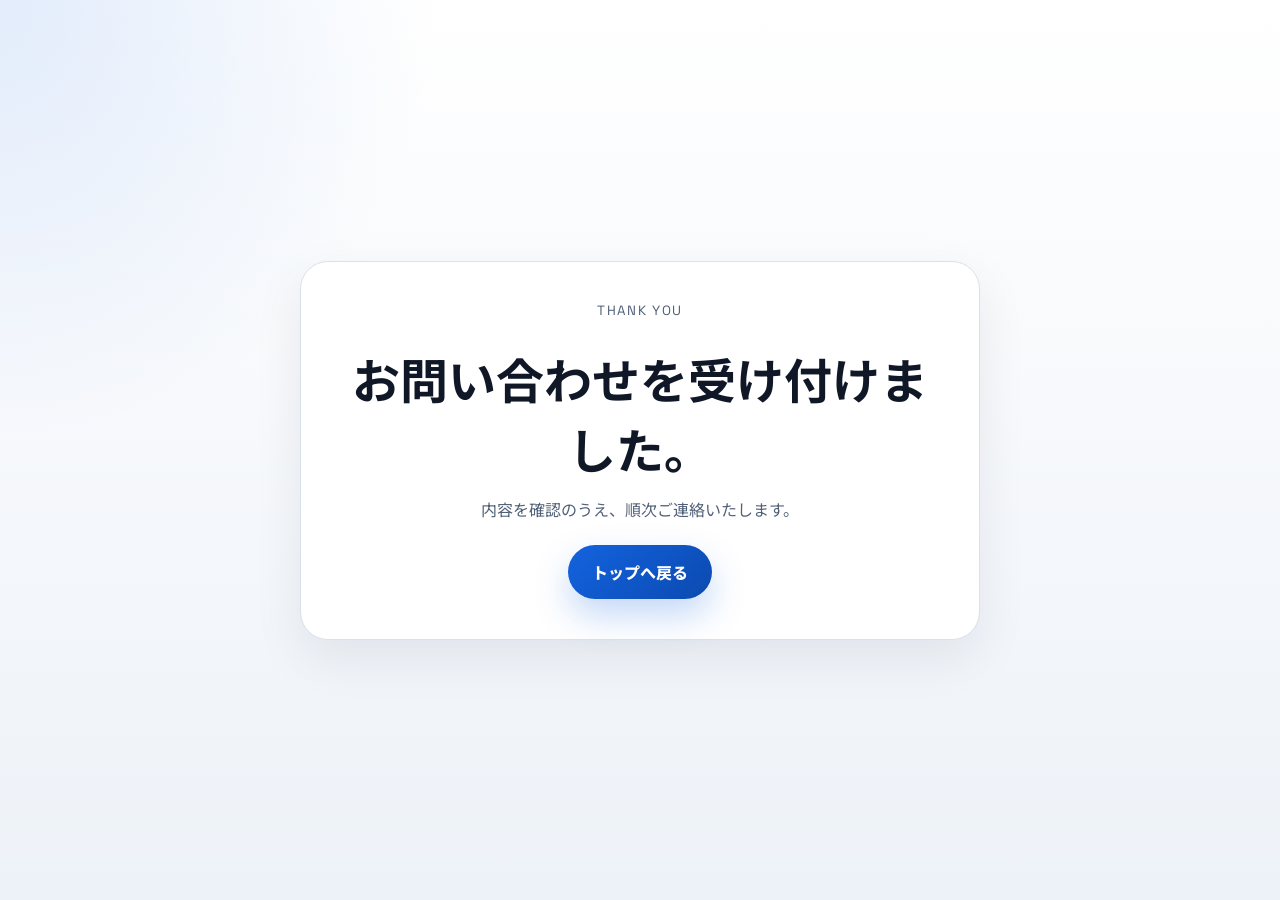
==== thanks.html @ a60d2dab "Add contact form and strengthen onboarding messaging" ====
<!DOCTYPE html>
<html lang="ja">
<head>
  <meta charset="UTF-8">
  <meta name="viewport" content="width=device-width, initial-scale=1.0">
  <title>お問い合わせありがとうございます | 株式会社genes</title>
  <link rel="preconnect" href="https://fonts.googleapis.com">
  <link rel="preconnect" href="https://fonts.gstatic.com" crossorigin>
  <link href="https://fonts.googleapis.com/css2?family=Noto+Sans+JP:wght@400;500;700;800&family=Space+Grotesk:wght@500;700&display=swap" rel="stylesheet">
  <link rel="stylesheet" href="styles.css">
</head>
<body>
  <main class="thanks-page">
    <section class="thanks-card">
      <p class="eyebrow">THANK YOU</p>
      <h1>お問い合わせを受け付けました。</h1>
      <p>内容を確認のうえ、順次ご連絡いたします。</p>
      <a class="button primary" href="index.html">トップへ戻る</a>
    </section>
  </main>
</body>
</html>
---- styles.css ----
:root {
  --bg: #f4f7fb;
  --surface: #ffffff;
  --surface-soft: #eef4ff;
  --surface-strong: #0f172a;
  --text: #101828;
  --muted: #516077;
  --line: #d8e1ef;
  --accent: #1363df;
  --accent-strong: #0b4ab0;
  --accent-soft: #dfeafe;
  --success-soft: #eaf7ef;
  --shadow: 0 18px 50px rgba(15, 23, 42, 0.08);
}

* {
  box-sizing: border-box;
}

html {
  scroll-behavior: smooth;
}

body {
  margin: 0;
  font-family: "Noto Sans JP", sans-serif;
  color: var(--text);
  background:
    radial-gradient(circle at top left, rgba(19, 99, 223, 0.12), transparent 28%),
    linear-gradient(180deg, #ffffff 0%, #f7f9fc 45%, #edf2f8 100%);
}

a {
  color: inherit;
  text-decoration: none;
}

.container {
  width: min(1120px, calc(100% - 40px));
  margin: 0 auto;
}

.site-header {
  position: sticky;
  top: 0;
  z-index: 20;
  background: rgba(255, 255, 255, 0.92);
  backdrop-filter: blur(16px);
  border-bottom: 1px solid rgba(216, 225, 239, 0.8);
}

.nav,
.footer-inner {
  display: flex;
  align-items: center;
  justify-content: space-between;
  gap: 18px;
}

.nav {
  padding: 18px 0;
}

.logo {
  display: inline-flex;
  align-items: center;
  gap: 12px;
  font-weight: 800;
}

.logo-mark {
  display: inline-flex;
  align-items: center;
  justify-content: center;
  width: 42px;
  height: 42px;
  border-radius: 14px;
  background: linear-gradient(135deg, var(--accent), var(--accent-strong));
  color: #fff;
  font-family: "Space Grotesk", sans-serif;
  box-shadow: var(--shadow);
}

.logo-text,
.eyebrow,
.big-price,
.service-price,
.offer-price-card strong,
.process-step span,
.strength-card span {
  font-family: "Space Grotesk", "Noto Sans JP", sans-serif;
}

.menu {
  display: flex;
  gap: 24px;
  color: var(--muted);
}

.hero {
  padding: 90px 0 60px;
}

.hero-grid {
  display: grid;
  grid-template-columns: minmax(0, 1.1fr) minmax(320px, 0.9fr);
  gap: 32px;
  align-items: start;
}

.eyebrow {
  margin: 0 0 14px;
  font-size: 0.84rem;
  letter-spacing: 0.12em;
  color: var(--accent);
}

.hero h1,
.section h2,
.final-cta-box h2 {
  margin: 0;
  line-height: 1.12;
  letter-spacing: -0.03em;
}

.hero h1 {
  font-size: clamp(2.7rem, 5vw, 4.9rem);
}

.lead,
.hero-sublead,
.section-head p,
.result-card p,
.issue-card,
.target-card,
.offer-copy,
.offer-price-card p,
.service-card p,
.demo-card p,
.faq-item p,
.contact-note,
.security-box li,
.measurement-lead {
  margin: 0;
  color: var(--muted);
  line-height: 1.85;
}

.lead {
  margin-top: 22px;
  font-size: 1.05rem;
}

.hero-sublead {
  margin-top: 18px;
  padding-left: 18px;
  border-left: 4px solid var(--accent);
}

.hero-actions,
.final-cta-actions {
  display: flex;
  flex-wrap: wrap;
  gap: 14px;
  margin-top: 30px;
}

.button {
  display: inline-flex;
  align-items: center;
  justify-content: center;
  min-height: 54px;
  padding: 0 24px;
  border-radius: 999px;
  font-weight: 800;
  transition: transform 0.2s ease, box-shadow 0.2s ease;
}

.button:hover {
  transform: translateY(-2px);
}

.button.primary {
  color: #fff;
  background: linear-gradient(135deg, var(--accent), var(--accent-strong));
  box-shadow: 0 16px 35px rgba(19, 99, 223, 0.25);
}

.button.tertiary {
  background: rgba(255, 255, 255, 0.12);
  color: #fff;
  border: 1px solid rgba(255, 255, 255, 0.24);
}

.button.large {
  min-width: 280px;
}

.panel-card,
.target-card,
.issue-card,
.result-card,
.offer-main,
.offer-side,
.list-card,
.compare-card,
.strength-card,
.process-step,
.service-card,
.security-box,
.demo-card,
.pricing-primary,
.pricing-secondary,
.faq-item,
.final-cta-box,
.contact-form-wrap,
.thanks-card {
  background: var(--surface);
  border: 1px solid var(--line);
  border-radius: 28px;
  box-shadow: var(--shadow);
}

.panel-card {
  padding: 28px;
  background: linear-gradient(180deg, #fff, var(--surface-soft));
}

.panel-kicker {
  margin: 0 0 16px;
  color: var(--muted);
  font-weight: 700;
}

.hero-points {
  display: grid;
  gap: 14px;
}

.point-item {
  display: flex;
  align-items: center;
  justify-content: space-between;
  gap: 14px;
  padding: 14px 16px;
  border-radius: 18px;
  background: rgba(255, 255, 255, 0.84);
  border: 1px solid var(--line);
}

.point-item strong {
  font-size: 1rem;
}

.point-item span {
  color: var(--muted);
  text-align: right;
  font-size: 0.92rem;
}

.panel-note {
  margin-top: 18px;
  padding: 20px;
  border-radius: 22px;
  background: var(--surface-strong);
  color: #fff;
}

.panel-note p {
  margin-top: 10px;
  color: rgba(255, 255, 255, 0.78);
}

.section {
  padding: 88px 0;
}

.section-soft {
  background: rgba(223, 234, 254, 0.32);
}

.section-accent {
  background:
    linear-gradient(135deg, rgba(19, 99, 223, 0.06), rgba(19, 99, 223, 0.02)),
    #f9fbff;
}

.section-head {
  max-width: 820px;
  margin-bottom: 34px;
}

.section-head.narrow {
  max-width: 680px;
}

.section h2 {
  font-size: clamp(2rem, 3vw, 3.2rem);
}

.target-grid,
.issues-grid,
.results-grid,
.strength-grid,
.process-grid,
.services-grid,
.demo-grid {
  display: grid;
  gap: 20px;
}

.target-grid,
.issues-grid {
  grid-template-columns: repeat(3, minmax(0, 1fr));
}

.results-grid,
.strength-grid,
.services-grid,
.demo-grid {
  grid-template-columns: repeat(2, minmax(0, 1fr));
}

.target-card,
.issue-card,
.result-card,
.strength-card,
.process-step,
.service-card,
.demo-card,
.faq-item {
  padding: 24px;
}

.target-card,
.issue-card {
  font-weight: 700;
}

.measurement-box {
  margin-top: 24px;
  padding: 24px 26px;
  border-radius: 22px;
  background: var(--success-soft);
  border: 1px solid #cde6d5;
}

.offer-layout,
.deliverables-layout,
.pricing-highlight {
  display: grid;
  gap: 22px;
}

.offer-layout {
  grid-template-columns: minmax(0, 1.15fr) minmax(300px, 0.85fr);
}

.offer-main,
.offer-side,
.list-card,
.pricing-primary,
.pricing-secondary {
  padding: 28px;
}

.offer-price-wrap {
  display: grid;
  grid-template-columns: repeat(2, minmax(0, 1fr));
  gap: 16px;
  margin-top: 24px;
}

.offer-price-card {
  padding: 18px;
  border-radius: 20px;
  background: var(--surface-soft);
}

.offer-price-card.muted {
  background: #fff7ec;
}

.offer-price-card span,
.offer-meta span,
.pricing-secondary span {
  display: block;
  margin-bottom: 8px;
  font-size: 0.9rem;
  color: var(--muted);
}

.offer-price-card strong,
.pricing-secondary strong {
  font-size: 2.2rem;
  line-height: 1.1;
}

.offer-price-card strong span,
.pricing-secondary strong span,
.big-price span {
  display: inline;
  font-size: 1rem;
}

.offer-meta {
  display: grid;
  grid-template-columns: repeat(2, minmax(0, 1fr));
  gap: 16px;
  margin-top: 22px;
}

.offer-meta div {
  padding: 18px;
  border-radius: 20px;
  background: #f8fafc;
  border: 1px solid var(--line);
}

.offer-meta strong {
  font-size: 1.2rem;
}

.offer-block h3,
.list-card h3,
.compare-card h3,
.strength-card h3,
.process-step h3,
.service-card h3,
.demo-card h3,
.pricing-primary h3,
.faq-item h3 {
  margin: 0 0 12px;
  font-size: 1.28rem;
}

.offer-block ul,
.list-card ul,
.list-card ol,
.compare-card ul,
.security-box ul {
  margin: 0;
  padding-left: 20px;
}

.offer-block li,
.list-card li,
.compare-card li,
.security-box li {
  margin: 10px 0 0;
}

.deliverables-layout {
  grid-template-columns: repeat(2, minmax(0, 1fr));
}

.flow-compare {
  display: grid;
  grid-template-columns: repeat(2, minmax(0, 1fr));
  gap: 22px;
}

.compare-card {
  padding: 28px;
}

.compare-card.highlight {
  background: linear-gradient(180deg, #fff, var(--surface-soft));
}

.strength-card span,
.process-step span {
  display: inline-block;
  margin-bottom: 12px;
  color: var(--accent);
  font-size: 0.88rem;
  letter-spacing: 0.08em;
}

.process-grid {
  grid-template-columns: repeat(3, minmax(0, 1fr));
}

.process-grid-wide {
  grid-template-columns: repeat(4, minmax(0, 1fr));
}

.service-price,
.big-price {
  display: block;
  margin: 0 0 12px;
  color: var(--accent-strong);
}

.service-price {
  font-size: 1.8rem;
}

.pricing-highlight {
  grid-template-columns: minmax(0, 1.1fr) minmax(280px, 0.9fr);
}

.pricing-primary {
  background: linear-gradient(135deg, #fff, var(--surface-soft));
}

.big-price {
  font-size: 3rem;
  line-height: 1.05;
}

.pricing-secondary {
  display: flex;
  flex-direction: column;
  justify-content: space-between;
  background: #fff7ec;
}

.faq-list {
  display: grid;
  gap: 18px;
}

.final-cta {
  padding-bottom: 104px;
}

.contact-form-wrap {
  padding: 28px 28px 32px;
  background: #fff;
}

.contact-header {
  margin-bottom: 28px;
  padding-top: 8px;
  border-top: 1px solid var(--line);
}

.contact-header h2 {
  margin: 0 0 10px;
  font-size: clamp(2rem, 3vw, 2.7rem);
}

.contact-header p,
.form-note {
  margin: 0;
  color: var(--muted);
  line-height: 1.8;
}

.contact-form {
  display: grid;
  gap: 18px;
}

.form-row {
  display: grid;
  grid-template-columns: 140px minmax(0, 1fr);
  gap: 22px;
  align-items: start;
}

.form-row > label:first-child {
  padding-top: 14px;
  font-size: 0.96rem;
}

.contact-form input,
.contact-form select,
.contact-form textarea {
  width: 100%;
  padding: 12px 14px;
  border: 1px solid var(--line);
  background: #fff;
  font: inherit;
  color: var(--text);
}

.contact-form textarea {
  resize: vertical;
  min-height: 160px;
}

.contact-form input:focus,
.contact-form select:focus,
.contact-form textarea:focus {
  outline: 2px solid rgba(19, 99, 223, 0.2);
  border-color: var(--accent);
}

.radio-group {
  display: flex;
  flex-wrap: wrap;
  gap: 18px;
  padding-top: 10px;
}

.radio-group label {
  display: inline-flex;
  align-items: center;
  gap: 6px;
  color: var(--muted);
}

.radio-group input {
  width: auto;
  margin: 0;
}

.textarea-row {
  align-items: start;
}

.form-submit {
  padding-left: 162px;
}

.submit-button {
  min-width: 124px;
  min-height: 42px;
  padding: 0 20px;
  border: 0;
  background: #2f93ef;
  color: #fff;
  font: inherit;
  font-weight: 700;
  cursor: pointer;
}

.submit-button:hover {
  background: #1f82df;
}

.hidden-field {
  position: absolute;
  left: -9999px;
}

.form-note {
  margin-top: 18px;
  font-size: 0.92rem;
}

.thanks-page {
  min-height: 100vh;
  display: grid;
  place-items: center;
  padding: 24px;
}

.thanks-card {
  width: min(680px, 100%);
  padding: 40px;
  text-align: center;
}

.thanks-card h1 {
  margin: 0 0 14px;
  font-size: clamp(2rem, 4vw, 3rem);
}

.thanks-card p {
  margin: 0 0 24px;
  color: var(--muted);
}

.site-footer {
  padding: 28px 0 48px;
  background: #fff;
  border-top: 1px solid var(--line);
}

.footer-brand {
  margin: 0;
  font-weight: 800;
}

.footer-inner p:last-child {
  margin: 0;
  color: var(--muted);
}

@media (max-width: 1080px) {
  .target-grid,
  .issues-grid,
  .process-grid,
  .process-grid-wide {
    grid-template-columns: repeat(2, minmax(0, 1fr));
  }

  .offer-layout,
  .deliverables-layout,
  .pricing-highlight {
    grid-template-columns: 1fr;
  }
}

@media (max-width: 900px) {
  .menu {
    display: none;
  }

  .hero-grid,
  .flow-compare,
  .results-grid,
  .strength-grid,
  .services-grid,
  .demo-grid,
  .footer-inner {
    grid-template-columns: 1fr;
    flex-direction: column;
    align-items: flex-start;
  }

  .hero {
    padding-top: 72px;
  }

  .offer-price-wrap,
  .offer-meta {
    grid-template-columns: 1fr;
  }
}

@media (max-width: 640px) {
  .container {
    width: min(100% - 24px, 1120px);
  }

  .site-header {
    position: static;
  }

  .section,
  .hero {
    padding-top: 64px;
    padding-bottom: 64px;
  }

  .target-grid,
  .issues-grid,
  .results-grid,
  .strength-grid,
  .process-grid,
  .process-grid-wide,
  .services-grid,
  .demo-grid,
  .deliverables-layout,
  .flow-compare {
    grid-template-columns: 1fr;
  }

  .form-row {
    grid-template-columns: 1fr;
    gap: 8px;
  }

  .form-row > label:first-child {
    padding-top: 0;
  }

  .form-submit {
    padding-left: 0;
  }

  .hero-actions,
  .final-cta-actions {
    flex-direction: column;
    width: 100%;
  }

  .button,
  .button.large {
    width: 100%;
  }

  .panel-card,
  .target-card,
  .issue-card,
  .result-card,
  .offer-main,
  .offer-side,
  .list-card,
  .compare-card,
  .strength-card,
  .process-step,
  .service-card,
  .security-box,
  .demo-card,
  .pricing-primary,
  .pricing-secondary,
  .faq-item,
  .contact-form-wrap,
  .thanks-card {
    padding: 22px;
    border-radius: 22px;
  }
}
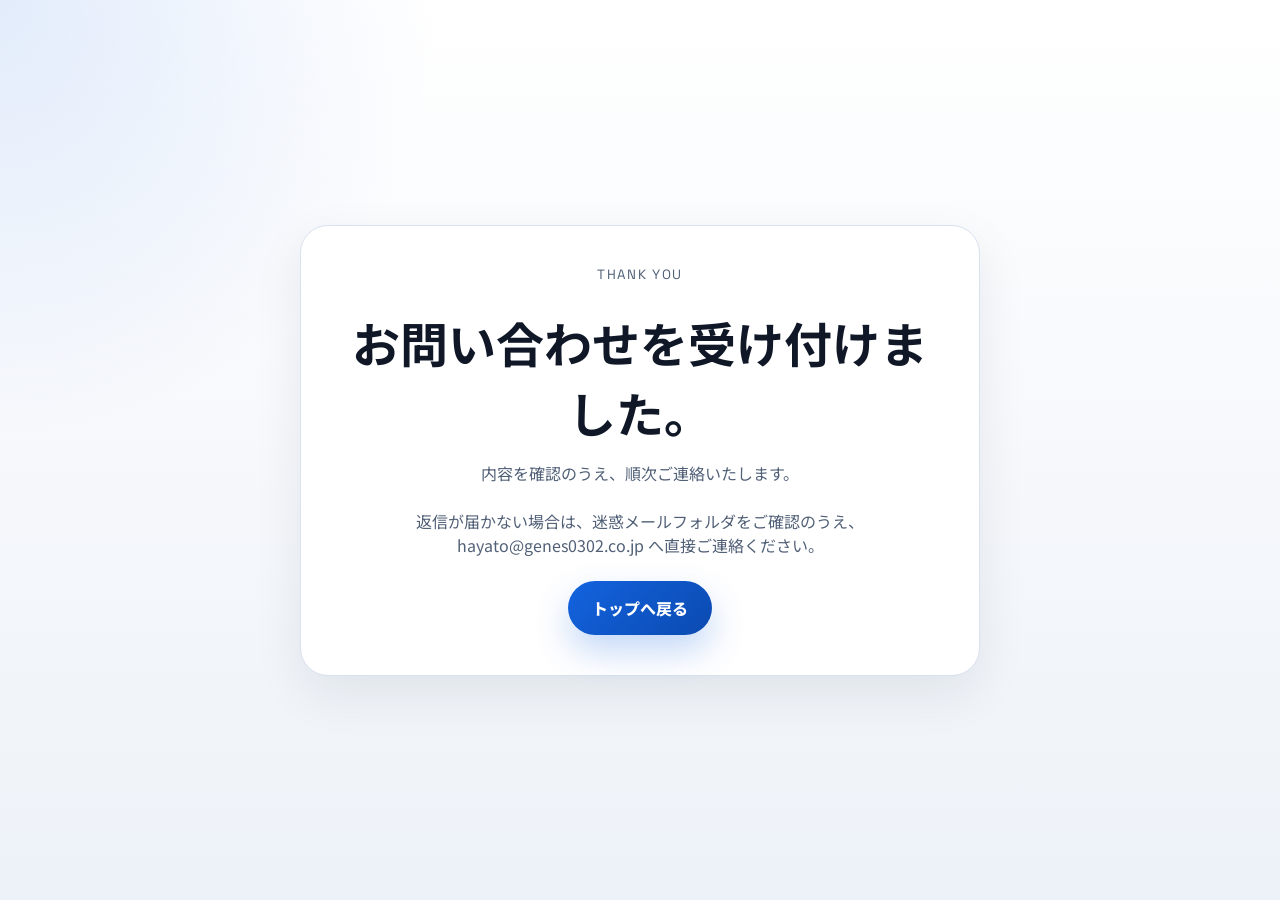
==== commit a1209aab: "Improve contact form delivery settings and fallback" ====
--- a/thanks.html
+++ b/thanks.html
@@ -4,6 +4,9 @@
   <meta charset="UTF-8">
   <meta name="viewport" content="width=device-width, initial-scale=1.0">
   <title>お問い合わせありがとうございます | 株式会社genes</title>
+  <meta name="robots" content="noindex, nofollow">
+  <meta name="theme-color" content="#0b4fdb">
+  <link rel="icon" href="/favicon.svg" type="image/svg+xml">
   <link rel="preconnect" href="https://fonts.googleapis.com">
   <link rel="preconnect" href="https://fonts.gstatic.com" crossorigin>
   <link href="https://fonts.googleapis.com/css2?family=Noto+Sans+JP:wght@400;500;700;800&family=Space+Grotesk:wght@500;700&display=swap" rel="stylesheet">
@@ -15,6 +18,7 @@
       <p class="eyebrow">THANK YOU</p>
       <h1>お問い合わせを受け付けました。</h1>
       <p>内容を確認のうえ、順次ご連絡いたします。</p>
+      <p>返信が届かない場合は、迷惑メールフォルダをご確認のうえ、<a href="mailto:hayato@genes0302.co.jp">hayato@genes0302.co.jp</a> へ直接ご連絡ください。</p>
       <a class="button primary" href="index.html">トップへ戻る</a>
     </section>
   </main>
--- a/styles.css
+++ b/styles.css
@@ -197,6 +197,7 @@
 }
 
 .panel-card,
+.works-card,
 .target-card,
 .issue-card,
 .result-card,
@@ -285,6 +286,903 @@
     #f9fbff;
 }
 
+.works-section {
+  background: var(--surface-strong);
+  color: #fff;
+}
+
+.works-section .eyebrow {
+  color: #8db8ff;
+}
+
+.works-section .section-head p,
+.works-card > p {
+  color: rgba(255, 255, 255, 0.72);
+}
+
+.works-layout {
+  display: grid;
+  grid-template-columns: minmax(280px, 0.72fr) minmax(0, 1.28fr);
+  gap: 28px;
+  align-items: stretch;
+}
+
+.works-flow {
+  display: flex;
+  flex-direction: column;
+  justify-content: center;
+  padding: 28px;
+  border: 1px solid rgba(255, 255, 255, 0.15);
+  border-radius: 28px;
+  background: rgba(255, 255, 255, 0.06);
+}
+
+.flow-node {
+  padding: 13px 16px;
+  border: 1px solid rgba(141, 184, 255, 0.38);
+  border-radius: 16px;
+  background: rgba(19, 99, 223, 0.16);
+  font-weight: 800;
+}
+
+.flow-node span {
+  display: block;
+  margin-top: 3px;
+  color: rgba(255, 255, 255, 0.64);
+  font-size: 0.8rem;
+  font-weight: 500;
+}
+
+.flow-node-final {
+  background: var(--accent);
+  border-color: #5f9cff;
+}
+
+.flow-arrow {
+  align-self: center;
+  padding: 3px 0;
+  color: #8db8ff;
+}
+
+.works-card {
+  padding: 34px;
+  color: #fff;
+  background: linear-gradient(145deg, rgba(19, 99, 223, 0.28), rgba(255, 255, 255, 0.08));
+  border-color: rgba(255, 255, 255, 0.16);
+}
+
+.works-label {
+  margin: 0 0 12px;
+  color: #8db8ff !important;
+  font-weight: 800;
+}
+
+.works-card h3 {
+  margin: 0 0 16px;
+  font-size: clamp(1.6rem, 2.5vw, 2.25rem);
+  line-height: 1.35;
+}
+
+.feature-list {
+  display: grid;
+  gap: 10px;
+  margin: 24px 0 0;
+  padding: 0;
+  list-style: none;
+}
+
+.feature-list li::before {
+  content: "✓";
+  margin-right: 10px;
+  color: #8db8ff;
+  font-weight: 800;
+}
+
+.works-actions {
+  display: flex;
+  flex-wrap: wrap;
+  align-items: center;
+  gap: 20px;
+  margin-top: 28px;
+}
+
+.text-link {
+  color: #fff;
+  font-weight: 700;
+  text-decoration: underline;
+  text-underline-offset: 5px;
+}
+
+.vecport-section {
+  position: relative;
+  overflow: hidden;
+  background:
+    linear-gradient(135deg, rgba(19, 99, 223, 0.09), transparent 42%),
+    #f8fbff;
+}
+
+.vecport-section::before {
+  content: "";
+  position: absolute;
+  top: -180px;
+  right: -160px;
+  width: 420px;
+  height: 420px;
+  border: 1px solid rgba(19, 99, 223, 0.14);
+  border-radius: 50%;
+  box-shadow: 0 0 0 60px rgba(19, 99, 223, 0.025), 0 0 0 120px rgba(19, 99, 223, 0.02);
+}
+
+.vecport-heading-row {
+  position: relative;
+  display: grid;
+  grid-template-columns: minmax(0, 1fr) auto;
+  gap: 36px;
+  align-items: end;
+}
+
+.vecport-heading-row .section-head {
+  margin-bottom: 0;
+}
+
+.vecport-release-badge {
+  display: grid;
+  min-width: 196px;
+  padding: 20px 22px;
+  border: 1px solid var(--line);
+  border-radius: 22px;
+  background: rgba(255, 255, 255, 0.78);
+  box-shadow: var(--shadow);
+}
+
+.vecport-release-badge span,
+.vecport-release-badge small {
+  color: var(--muted);
+}
+
+.vecport-release-badge strong {
+  margin: 2px 0;
+  color: var(--accent-strong);
+  font: 700 2rem/1 "Space Grotesk", sans-serif;
+}
+
+.vecport-showcase {
+  position: relative;
+  display: grid;
+  grid-template-columns: minmax(300px, 0.8fr) minmax(0, 1.2fr);
+  gap: 24px;
+  margin-top: 42px;
+}
+
+.vecport-architecture,
+.vecport-product-card {
+  padding: 32px;
+  border-radius: 28px;
+}
+
+.vecport-architecture {
+  display: flex;
+  flex-direction: column;
+  justify-content: center;
+  border: 1px solid rgba(255, 255, 255, 0.14);
+  background: #0f172a;
+  color: #fff;
+  box-shadow: var(--shadow);
+}
+
+.vecport-panel-label {
+  margin: 0 0 20px;
+  color: var(--accent);
+  font: 700 0.78rem/1.4 "Space Grotesk", sans-serif;
+  letter-spacing: 0.12em;
+}
+
+.vecport-architecture .vecport-panel-label,
+.vecport-validation-section .vecport-panel-label {
+  color: #8db8ff;
+}
+
+.vecport-stack-node {
+  padding: 14px 16px;
+  border: 1px solid rgba(141, 184, 255, 0.34);
+  border-radius: 16px;
+  background: rgba(255, 255, 255, 0.06);
+  text-align: center;
+  font-weight: 800;
+}
+
+.vecport-stack-node span {
+  display: block;
+  margin-top: 4px;
+  color: rgba(255, 255, 255, 0.62);
+  font-size: 0.74rem;
+  font-weight: 500;
+}
+
+.vecport-stack-core {
+  border-color: #5f9cff;
+  background: linear-gradient(135deg, var(--accent), var(--accent-strong));
+}
+
+.vecport-stack-arrow {
+  align-self: center;
+  padding: 4px 0;
+  color: #8db8ff;
+}
+
+.vecport-db-grid {
+  display: grid;
+  grid-template-columns: repeat(3, minmax(0, 1fr));
+  gap: 8px;
+}
+
+.vecport-db-grid span {
+  padding: 10px 6px;
+  border: 1px solid rgba(255, 255, 255, 0.12);
+  border-radius: 12px;
+  background: rgba(255, 255, 255, 0.05);
+  text-align: center;
+  font: 700 0.78rem/1.2 "Space Grotesk", sans-serif;
+}
+
+.vecport-product-card {
+  border: 1px solid var(--line);
+  background: rgba(255, 255, 255, 0.88);
+  box-shadow: var(--shadow);
+}
+
+.vecport-product-card h3 {
+  margin: 0 0 14px;
+  font-size: clamp(1.7rem, 3vw, 2.5rem);
+  line-height: 1.3;
+}
+
+.vecport-product-card > p:not(.vecport-panel-label) {
+  margin: 0;
+  color: var(--muted);
+  line-height: 1.8;
+}
+
+.vecport-scope-list {
+  display: grid;
+  grid-template-columns: repeat(2, minmax(0, 1fr));
+  gap: 10px;
+  margin: 24px 0 0;
+  padding: 0;
+  list-style: none;
+}
+
+.vecport-scope-list li {
+  position: relative;
+  padding: 12px 12px 12px 32px;
+  border-radius: 14px;
+  background: var(--surface-soft);
+  font-size: 0.9rem;
+  font-weight: 700;
+}
+
+.vecport-scope-list li::before {
+  content: "";
+  position: absolute;
+  top: 17px;
+  left: 14px;
+  width: 8px;
+  height: 8px;
+  border-radius: 50%;
+  background: var(--accent);
+}
+
+.vecport-text-link {
+  color: var(--accent-strong);
+  font-weight: 800;
+  text-decoration: underline;
+  text-underline-offset: 5px;
+}
+
+.vecport-proof-grid {
+  display: grid;
+  grid-template-columns: repeat(4, minmax(0, 1fr));
+  gap: 12px;
+  margin-top: 24px;
+}
+
+.vecport-proof-grid > div {
+  display: grid;
+  min-height: 138px;
+  align-content: center;
+  padding: 20px;
+  border: 1px solid var(--line);
+  border-radius: 20px;
+  background: #fff;
+}
+
+.vecport-proof-grid span,
+.vecport-proof-grid small {
+  color: var(--muted);
+  font-size: 0.76rem;
+}
+
+.vecport-proof-grid strong {
+  margin: 8px 0 4px;
+  color: var(--accent-strong);
+  font: 700 clamp(1.35rem, 2.2vw, 2rem)/1 "Space Grotesk", sans-serif;
+}
+
+.vecport-proof-grid .vecport-proof-ready {
+  border-color: var(--accent);
+  background: var(--accent);
+}
+
+.vecport-proof-ready span,
+.vecport-proof-ready small,
+.vecport-proof-ready strong {
+  color: #fff;
+}
+
+.vecport-price-row {
+  display: grid;
+  grid-template-columns: minmax(220px, 0.7fr) minmax(260px, 0.8fr) minmax(0, 1.5fr);
+  gap: 12px;
+  align-items: stretch;
+  margin-top: 12px;
+}
+
+.vecport-price-row article,
+.vecport-price-row > p {
+  display: grid;
+  align-content: center;
+  margin: 0;
+  padding: 20px;
+  border: 1px solid var(--line);
+  border-radius: 20px;
+  background: rgba(255, 255, 255, 0.72);
+}
+
+.vecport-price-row article > span,
+.vecport-price-row > p {
+  color: var(--muted);
+  font-size: 0.86rem;
+  line-height: 1.7;
+}
+
+.vecport-price-row strong {
+  margin-top: 5px;
+  font: 700 1.55rem/1.2 "Space Grotesk", "Noto Sans JP", sans-serif;
+}
+
+.vecport-price-row strong small {
+  font-size: 0.7rem;
+}
+
+.work-detail-hero {
+  padding: 90px 0 70px;
+  color: #fff;
+  background: var(--surface-strong);
+}
+
+.work-detail-hero h1 {
+  max-width: 900px;
+  margin: 0;
+  font-size: clamp(2.6rem, 6vw, 5.2rem);
+  line-height: 1.1;
+}
+
+.work-detail-hero .lead {
+  max-width: 800px;
+  color: rgba(255, 255, 255, 0.74);
+}
+
+.detail-grid {
+  display: grid;
+  grid-template-columns: repeat(2, minmax(0, 1fr));
+  gap: 22px;
+}
+
+.detail-card {
+  padding: 28px;
+  border: 1px solid var(--line);
+  border-radius: 24px;
+  background: #fff;
+}
+
+.detail-card h3 {
+  margin: 0 0 12px;
+}
+
+.detail-card p,
+.detail-card li,
+.detail-lead {
+  color: var(--muted);
+  line-height: 1.8;
+}
+
+.detail-card ul {
+  margin: 0;
+  padding-left: 20px;
+}
+
+.system-flow {
+  display: grid;
+  grid-template-columns: repeat(5, minmax(0, 1fr));
+  gap: 12px;
+  margin-top: 28px;
+}
+
+.system-step {
+  position: relative;
+  padding: 20px 14px;
+  border-radius: 18px;
+  background: var(--surface-soft);
+  text-align: center;
+  font-weight: 800;
+}
+
+.system-step:not(:last-child)::after {
+  content: "→";
+  position: absolute;
+  top: 50%;
+  right: -11px;
+  z-index: 1;
+  color: var(--accent);
+  transform: translateY(-50%);
+}
+
+.tech-list {
+  display: flex;
+  flex-wrap: wrap;
+  gap: 10px;
+  padding: 0;
+  list-style: none;
+}
+
+.tech-list li {
+  padding: 9px 14px;
+  border-radius: 999px;
+  background: var(--surface-soft);
+  color: var(--accent-strong);
+  font-weight: 700;
+}
+
+.vecport-detail-hero {
+  position: relative;
+  overflow: hidden;
+  background:
+    radial-gradient(circle at 82% 18%, rgba(19, 99, 223, 0.38), transparent 26%),
+    #0f172a;
+}
+
+.vecport-detail-hero::after {
+  content: "";
+  position: absolute;
+  right: -120px;
+  bottom: -260px;
+  width: 520px;
+  height: 520px;
+  border: 1px solid rgba(141, 184, 255, 0.18);
+  border-radius: 50%;
+  box-shadow: 0 0 0 70px rgba(19, 99, 223, 0.04), 0 0 0 140px rgba(19, 99, 223, 0.025);
+}
+
+.vecport-detail-hero-grid {
+  position: relative;
+  z-index: 1;
+  display: grid;
+  grid-template-columns: minmax(0, 1.15fr) minmax(340px, 0.85fr);
+  gap: 48px;
+  align-items: center;
+}
+
+.vecport-version-line {
+  display: flex;
+  flex-wrap: wrap;
+  gap: 8px;
+  margin-bottom: 18px;
+}
+
+.vecport-version-line span {
+  padding: 7px 11px;
+  border: 1px solid rgba(141, 184, 255, 0.28);
+  border-radius: 999px;
+  background: rgba(19, 99, 223, 0.12);
+  color: #b8d2ff;
+  font-size: 0.78rem;
+  font-weight: 700;
+}
+
+.vecport-terminal {
+  overflow: hidden;
+  border: 1px solid rgba(141, 184, 255, 0.22);
+  border-radius: 22px;
+  background: rgba(3, 8, 20, 0.82);
+  box-shadow: 0 28px 70px rgba(0, 0, 0, 0.34);
+}
+
+.vecport-terminal-bar {
+  display: flex;
+  align-items: center;
+  gap: 6px;
+  padding: 12px 15px;
+  border-bottom: 1px solid rgba(255, 255, 255, 0.08);
+}
+
+.vecport-terminal-bar span {
+  width: 8px;
+  height: 8px;
+  border-radius: 50%;
+  background: #ff6b6b;
+}
+
+.vecport-terminal-bar span:nth-child(2) {
+  background: #ffd166;
+}
+
+.vecport-terminal-bar span:nth-child(3) {
+  background: #4ade80;
+}
+
+.vecport-terminal-bar small {
+  margin-left: auto;
+  color: rgba(255, 255, 255, 0.45);
+}
+
+.vecport-terminal pre {
+  margin: 0;
+  padding: 28px;
+  overflow-x: auto;
+  color: rgba(255, 255, 255, 0.72);
+  font: 500 0.87rem/2 "Space Grotesk", monospace;
+}
+
+.vecport-terminal code > span,
+.vecport-terminal strong {
+  color: #8db8ff;
+}
+
+.vecport-wide-architecture {
+  display: grid;
+  grid-template-columns: minmax(150px, 0.7fr) auto minmax(220px, 1fr) auto minmax(360px, 1.8fr);
+  gap: 16px;
+  align-items: center;
+  margin-top: 34px;
+  padding: 28px;
+  border: 1px solid var(--line);
+  border-radius: 26px;
+  background: #fff;
+  box-shadow: var(--shadow);
+}
+
+.vecport-wide-architecture > span {
+  color: var(--accent);
+  font-size: 1.4rem;
+  font-weight: 800;
+}
+
+.vecport-wide-node {
+  padding: 16px;
+  border: 1px solid var(--line);
+  border-radius: 16px;
+  background: var(--surface-soft);
+  text-align: center;
+  font-weight: 800;
+}
+
+.vecport-wide-node small {
+  display: block;
+  margin-top: 4px;
+  font-weight: 500;
+}
+
+.vecport-wide-core {
+  border-color: var(--accent);
+  background: var(--accent);
+  color: #fff;
+}
+
+.vecport-wide-dbs {
+  display: grid;
+  grid-template-columns: repeat(3, minmax(0, 1fr));
+  gap: 8px;
+}
+
+.vecport-wide-dbs span {
+  padding: 12px 8px;
+  border-radius: 12px;
+  background: #0f172a;
+  color: #fff;
+  text-align: center;
+  font: 700 0.8rem/1.2 "Space Grotesk", sans-serif;
+}
+
+.vecport-capability-grid {
+  display: grid;
+  grid-template-columns: repeat(3, minmax(0, 1fr));
+  gap: 18px;
+}
+
+.vecport-capability-grid .detail-card > span {
+  display: block;
+  margin-bottom: 18px;
+  color: var(--accent);
+  font: 700 1.6rem/1 "Space Grotesk", sans-serif;
+}
+
+.vecport-capability-grid code {
+  color: var(--accent-strong);
+  font-weight: 700;
+}
+
+.vecport-feature-strip {
+  display: flex;
+  flex-wrap: wrap;
+  gap: 9px;
+  margin-top: 20px;
+}
+
+.vecport-feature-strip span {
+  padding: 9px 13px;
+  border: 1px solid var(--line);
+  border-radius: 999px;
+  background: #fff;
+  color: var(--muted);
+  font-size: 0.82rem;
+  font-weight: 700;
+}
+
+.vecport-validation-section {
+  background: #0f172a;
+  color: #fff;
+}
+
+.vecport-validation-section .eyebrow {
+  color: #8db8ff;
+}
+
+.vecport-validation-section .section-head p {
+  color: rgba(255, 255, 255, 0.68);
+}
+
+.vecport-validation-layout {
+  display: grid;
+  grid-template-columns: minmax(280px, 0.8fr) minmax(0, 1.2fr);
+  gap: 22px;
+}
+
+.vecport-migration-spec,
+.vecport-result-board {
+  padding: 28px;
+  border: 1px solid rgba(255, 255, 255, 0.14);
+  border-radius: 24px;
+  background: rgba(255, 255, 255, 0.055);
+}
+
+.vecport-migration-spec > div {
+  display: flex;
+  justify-content: space-between;
+  gap: 18px;
+  padding: 12px 0;
+  border-bottom: 1px solid rgba(255, 255, 255, 0.08);
+}
+
+.vecport-migration-spec > div:last-child {
+  border-bottom: 0;
+}
+
+.vecport-migration-spec span,
+.vecport-result-board span,
+.vecport-result-board small {
+  color: rgba(255, 255, 255, 0.56);
+  font-size: 0.8rem;
+}
+
+.vecport-migration-spec strong {
+  text-align: right;
+}
+
+.vecport-result-board {
+  display: grid;
+  grid-template-columns: repeat(2, minmax(0, 1fr));
+  gap: 10px;
+}
+
+.vecport-result-board > div {
+  display: grid;
+  align-content: center;
+  padding: 20px;
+  border-radius: 17px;
+  background: rgba(255, 255, 255, 0.06);
+}
+
+.vecport-result-board strong {
+  margin: 7px 0;
+  color: #8db8ff;
+  font: 700 clamp(1.4rem, 2.5vw, 2.15rem)/1 "Space Grotesk", sans-serif;
+}
+
+.vecport-result-board .vecport-result-final {
+  background: var(--accent);
+}
+
+.vecport-result-final span,
+.vecport-result-final small,
+.vecport-result-final strong {
+  color: #fff;
+}
+
+.vecport-package-grid {
+  display: grid;
+  grid-template-columns: repeat(2, minmax(0, 1fr));
+  gap: 18px;
+}
+
+.vecport-package-card {
+  display: grid;
+  padding: 32px;
+  border: 1px solid var(--line);
+  border-radius: 26px;
+  background: #fff;
+  box-shadow: var(--shadow);
+}
+
+.vecport-package-card p {
+  margin: 0;
+  color: var(--accent-strong);
+  font-weight: 800;
+}
+
+.vecport-package-card > strong {
+  margin: 12px 0 18px;
+  font: 700 clamp(2rem, 4vw, 3.4rem)/1 "Space Grotesk", "Noto Sans JP", sans-serif;
+}
+
+.vecport-package-card > strong small {
+  font-size: 0.8rem;
+}
+
+.vecport-package-card > span {
+  color: var(--muted);
+  line-height: 1.8;
+}
+
+.vecport-package-featured {
+  border-color: var(--accent);
+  background: linear-gradient(145deg, #fff, var(--surface-soft));
+}
+
+.vecport-scope-card {
+  display: grid;
+  grid-template-columns: 0.55fr 1.45fr;
+  gap: 32px;
+  margin-top: 18px;
+  padding: 32px;
+  border-radius: 26px;
+  background: #0f172a;
+  color: #fff;
+}
+
+.vecport-scope-card h3 {
+  margin: 0;
+  font-size: 1.8rem;
+}
+
+.vecport-scope-card ul {
+  display: grid;
+  grid-template-columns: repeat(3, minmax(0, 1fr));
+  gap: 10px;
+  margin: 0;
+  padding: 0;
+  list-style: none;
+}
+
+.vecport-scope-card li {
+  padding: 10px 12px;
+  border: 1px solid rgba(255, 255, 255, 0.1);
+  border-radius: 12px;
+  background: rgba(255, 255, 255, 0.06);
+  font-size: 0.84rem;
+}
+
+.vecport-workflow small {
+  display: block;
+  margin-top: 5px;
+  color: var(--muted);
+  font-size: 0.75rem;
+  font-weight: 500;
+}
+
+.vecport-business-flow {
+  display: grid;
+  grid-template-columns: 1fr auto 1fr auto 1fr auto 1fr;
+  gap: 12px;
+  align-items: center;
+}
+
+.vecport-business-flow > div {
+  display: grid;
+  min-height: 128px;
+  align-content: center;
+  padding: 18px;
+  border: 1px solid var(--line);
+  border-radius: 18px;
+  background: #fff;
+  text-align: center;
+}
+
+.vecport-business-flow > div:nth-of-type(3) {
+  border-color: var(--accent);
+  background: var(--accent);
+  color: #fff;
+}
+
+.vecport-business-flow span {
+  margin-top: 6px;
+  color: var(--muted);
+  font-size: 0.76rem;
+}
+
+.vecport-business-flow > div:nth-of-type(3) span {
+  color: rgba(255, 255, 255, 0.76);
+}
+
+.vecport-business-flow b {
+  color: var(--accent);
+}
+
+.vecport-ecosystem-grid {
+  margin-top: 22px;
+}
+
+.screenshot-grid {
+  display: grid;
+  grid-template-columns: repeat(2, minmax(0, 1fr));
+  gap: 24px;
+}
+
+.screenshot-card {
+  margin: 0;
+  overflow: hidden;
+  border: 1px solid var(--line);
+  border-radius: 24px;
+  background: #fff;
+  box-shadow: var(--shadow);
+}
+
+.screenshot-frame {
+  display: grid;
+  min-height: 330px;
+  place-items: center;
+  padding: 20px;
+}
+
+.screenshot-frame-dark {
+  background: #0e1117;
+}
+
+.screenshot-frame img {
+  display: block;
+  width: 100%;
+  height: auto;
+  border-radius: 8px;
+}
+
+.screenshot-frame-wide img {
+  border-radius: 4px;
+}
+
+.screenshot-card figcaption {
+  display: grid;
+  gap: 8px;
+  padding: 22px 24px 24px;
+}
+
+.screenshot-card figcaption strong {
+  font-size: 1.08rem;
+}
+
+.screenshot-card figcaption span {
+  color: var(--muted);
+  line-height: 1.7;
+}
+
 .section-head {
   max-width: 820px;
   margin-bottom: 34px;
@@ -693,6 +1591,29 @@
   .pricing-highlight {
     grid-template-columns: 1fr;
   }
+
+  .vecport-proof-grid,
+  .vecport-capability-grid {
+    grid-template-columns: repeat(2, minmax(0, 1fr));
+  }
+
+  .vecport-price-row,
+  .vecport-business-flow {
+    grid-template-columns: repeat(2, minmax(0, 1fr));
+  }
+
+  .vecport-business-flow b {
+    display: none;
+  }
+
+  .vecport-wide-architecture {
+    grid-template-columns: 1fr;
+  }
+
+  .vecport-wide-architecture > span {
+    text-align: center;
+    transform: rotate(90deg);
+  }
 }
 
 @media (max-width: 900px) {
@@ -701,6 +1622,10 @@
   }
 
   .hero-grid,
+  .works-layout,
+  .vecport-showcase,
+  .vecport-detail-hero-grid,
+  .vecport-validation-layout,
   .flow-compare,
   .results-grid,
   .strength-grid,
@@ -712,6 +1637,10 @@
     align-items: flex-start;
   }
 
+  .vecport-detail-hero-grid {
+    align-items: stretch;
+  }
+
   .hero {
     padding-top: 72px;
   }
@@ -719,6 +1648,33 @@
   .offer-price-wrap,
   .offer-meta {
     grid-template-columns: 1fr;
+  }
+}
+
+@media (max-width: 780px) {
+  .system-flow {
+    grid-template-columns: 1fr;
+  }
+
+  .system-step:not(:last-child)::after {
+    content: "↓";
+    top: auto;
+    right: 50%;
+    bottom: -15px;
+    transform: translateX(50%);
+  }
+
+  .detail-grid {
+    grid-template-columns: 1fr;
+  }
+
+  .screenshot-grid {
+    grid-template-columns: 1fr;
+  }
+
+  .screenshot-frame {
+    min-height: 0;
+    padding: 12px;
   }
 }
 
@@ -748,6 +1704,42 @@
   .deliverables-layout,
   .flow-compare {
     grid-template-columns: 1fr;
+  }
+
+  .vecport-heading-row,
+  .vecport-proof-grid,
+  .vecport-price-row,
+  .vecport-capability-grid,
+  .vecport-result-board,
+  .vecport-package-grid,
+  .vecport-scope-card,
+  .vecport-business-flow {
+    grid-template-columns: 1fr;
+  }
+
+  .vecport-release-badge {
+    min-width: 0;
+  }
+
+  .vecport-architecture,
+  .vecport-product-card,
+  .vecport-migration-spec,
+  .vecport-result-board,
+  .vecport-package-card,
+  .vecport-scope-card {
+    padding: 22px;
+    border-radius: 22px;
+  }
+
+  .vecport-scope-list,
+  .vecport-scope-card ul,
+  .vecport-wide-dbs {
+    grid-template-columns: 1fr;
+  }
+
+  .vecport-terminal pre {
+    padding: 20px;
+    font-size: 0.77rem;
   }
 
   .form-row {
@@ -796,3 +1788,909 @@
     border-radius: 22px;
   }
 }
+
+/* Interactive motion layer */
+body {
+  overflow-x: hidden;
+}
+
+main {
+  padding-top: 92px;
+}
+
+.site-header {
+  position: fixed;
+  top: 14px;
+  left: 50%;
+  width: min(1120px, calc(100% - 40px));
+  border: 1px solid rgba(255, 255, 255, 0.72);
+  border-radius: 22px;
+  background: rgba(255, 255, 255, 0.68);
+  box-shadow: 0 14px 42px rgba(15, 23, 42, 0.1);
+  transform: translateX(-50%);
+  transition:
+    width 0.35s ease,
+    top 0.35s ease,
+    background 0.35s ease,
+    box-shadow 0.35s ease;
+}
+
+.site-header .container {
+  width: 100%;
+  padding: 0 18px;
+}
+
+.site-header .nav {
+  padding: 12px 0;
+  transition: padding 0.35s ease;
+}
+
+.site-header.is-scrolled {
+  top: 9px;
+  width: min(1040px, calc(100% - 32px));
+  background: rgba(255, 255, 255, 0.82);
+  box-shadow: 0 18px 50px rgba(15, 23, 42, 0.14);
+  backdrop-filter: blur(22px) saturate(1.2);
+}
+
+.site-header.is-scrolled .nav {
+  padding: 8px 0;
+}
+
+.menu {
+  align-items: center;
+  gap: 18px;
+}
+
+.menu a {
+  position: relative;
+  padding: 8px 0;
+  font-size: 0.9rem;
+  font-weight: 700;
+}
+
+.menu a::after {
+  content: "";
+  position: absolute;
+  right: 0;
+  bottom: 3px;
+  left: 0;
+  height: 1px;
+  background: var(--accent);
+  transform: scaleX(0);
+  transition: transform 0.25s ease;
+}
+
+.menu a:hover::after,
+.menu a:focus-visible::after {
+  transform: scaleX(1);
+}
+
+.menu a:last-child {
+  padding: 9px 15px;
+  border: 1px solid rgba(19, 99, 223, 0.2);
+  border-radius: 999px;
+  background: rgba(223, 234, 254, 0.72);
+  color: var(--accent-strong);
+}
+
+.menu a:last-child::after {
+  display: none;
+}
+
+.interactive-hero {
+  --pointer-x: 72%;
+  --pointer-y: 34%;
+  position: relative;
+  isolation: isolate;
+  overflow: hidden;
+  padding-top: 70px;
+}
+
+.interactive-hero::before {
+  content: "";
+  position: absolute;
+  z-index: -1;
+  inset: 0;
+  background:
+    radial-gradient(circle 330px at var(--pointer-x) var(--pointer-y), rgba(53, 117, 255, 0.2), transparent 70%),
+    radial-gradient(circle at 8% 18%, rgba(19, 99, 223, 0.13), transparent 28%);
+  transition: background 0.16s ease-out;
+}
+
+.interactive-hero::after {
+  content: "";
+  position: absolute;
+  z-index: -2;
+  inset: 0;
+  opacity: 0.34;
+  background-image:
+    linear-gradient(rgba(19, 99, 223, 0.055) 1px, transparent 1px),
+    linear-gradient(90deg, rgba(19, 99, 223, 0.055) 1px, transparent 1px);
+  background-size: 44px 44px;
+  mask-image: linear-gradient(to bottom, #000, transparent 88%);
+}
+
+.interactive-hero .hero-grid {
+  position: relative;
+  grid-template-columns: minmax(0, 1.05fr) minmax(390px, 0.95fr);
+  align-items: center;
+}
+
+.hero-copy {
+  animation: heroReveal 0.75s ease both;
+}
+
+.hero-panel {
+  display: grid;
+  gap: 14px;
+  animation: heroReveal 0.8s 0.12s ease both;
+}
+
+@keyframes heroReveal {
+  from {
+    opacity: 0;
+    transform: translateY(18px);
+  }
+  to {
+    opacity: 1;
+    transform: translateY(0);
+  }
+}
+
+.ai-process-demo {
+  display: grid;
+  grid-template-columns: minmax(88px, 1fr) 26px 84px 26px minmax(88px, 1fr);
+  align-items: center;
+  padding: 20px;
+  border: 1px solid rgba(255, 255, 255, 0.76);
+  border-radius: 24px;
+  background: rgba(255, 255, 255, 0.66);
+  box-shadow: 0 20px 60px rgba(15, 23, 42, 0.1);
+  backdrop-filter: blur(18px) saturate(1.15);
+}
+
+.ai-process-item,
+.ai-process-core {
+  display: grid;
+  place-items: center;
+  min-height: 74px;
+  padding: 10px;
+  border-radius: 16px;
+  text-align: center;
+}
+
+.ai-process-item {
+  border: 1px solid var(--line);
+  background: rgba(255, 255, 255, 0.82);
+}
+
+.ai-process-item span,
+.ai-process-core small {
+  color: var(--muted);
+  font: 700 0.62rem/1.3 "Space Grotesk", sans-serif;
+  letter-spacing: 0.11em;
+}
+
+.ai-process-item strong {
+  font-size: 0.8rem;
+}
+
+.ai-process-core {
+  position: relative;
+  overflow: hidden;
+  color: #fff;
+  background: linear-gradient(145deg, var(--accent), var(--accent-strong));
+  box-shadow: 0 14px 30px rgba(19, 99, 223, 0.28);
+}
+
+.ai-process-core::after {
+  content: "";
+  position: absolute;
+  width: 48px;
+  height: 140%;
+  background: linear-gradient(90deg, transparent, rgba(255, 255, 255, 0.42), transparent);
+  transform: rotate(20deg) translateX(-110px);
+  animation: aiScan 3.2s ease-in-out infinite;
+}
+
+.ai-process-core span {
+  font: 700 1.3rem/1 "Space Grotesk", sans-serif;
+}
+
+.ai-process-core small {
+  color: rgba(255, 255, 255, 0.72);
+}
+
+@keyframes aiScan {
+  0%, 18% {
+    transform: rotate(20deg) translateX(-110px);
+  }
+  62%, 100% {
+    transform: rotate(20deg) translateX(110px);
+  }
+}
+
+.ai-process-route {
+  position: relative;
+  height: 2px;
+  overflow: hidden;
+  background: rgba(19, 99, 223, 0.2);
+}
+
+.ai-process-route i {
+  position: absolute;
+  top: -2px;
+  width: 6px;
+  height: 6px;
+  border-radius: 50%;
+  background: var(--accent);
+  box-shadow: 0 0 12px rgba(19, 99, 223, 0.9);
+  animation: dataMove 1.7s ease-in-out infinite;
+}
+
+@keyframes dataMove {
+  from { left: -8px; }
+  to { left: calc(100% + 2px); }
+}
+
+.interactive-hero .panel-card {
+  border-color: rgba(255, 255, 255, 0.8);
+  background: rgba(255, 255, 255, 0.66);
+  box-shadow: 0 24px 70px rgba(15, 23, 42, 0.1);
+  backdrop-filter: blur(18px) saturate(1.12);
+}
+
+.spotlight-card {
+  --spot-x: 50%;
+  --spot-y: 50%;
+  position: relative;
+  overflow: hidden;
+  transition:
+    transform 0.28s ease,
+    border-color 0.28s ease,
+    box-shadow 0.28s ease;
+}
+
+.spotlight-card::after {
+  content: "";
+  position: absolute;
+  pointer-events: none;
+  inset: 0;
+  opacity: 0;
+  background: radial-gradient(circle 120px at var(--spot-x) var(--spot-y), rgba(94, 151, 255, 0.2), transparent 72%);
+  transition: opacity 0.25s ease;
+}
+
+.spotlight-card:hover {
+  z-index: 1;
+  border-color: rgba(19, 99, 223, 0.34);
+  box-shadow: 0 20px 48px rgba(15, 23, 42, 0.11);
+  transform: translateY(-5px) scale(1.012);
+}
+
+.spotlight-card:hover::after {
+  opacity: 1;
+}
+
+.liquid-button {
+  --magnetic-x: 0px;
+  --magnetic-y: 0px;
+  --button-x: 50%;
+  --button-y: 50%;
+  position: relative;
+  overflow: hidden;
+  isolation: isolate;
+  border: 1px solid rgba(255, 255, 255, 0.58);
+  background: linear-gradient(135deg, rgba(37, 114, 239, 0.92), rgba(7, 56, 145, 0.96));
+  box-shadow:
+    inset 0 1px 0 rgba(255, 255, 255, 0.42),
+    0 18px 42px rgba(19, 99, 223, 0.3);
+  transform: translate(var(--magnetic-x), var(--magnetic-y));
+  transition: transform 0.18s ease-out, box-shadow 0.25s ease;
+}
+
+.liquid-button::after {
+  content: "";
+  position: absolute;
+  z-index: -1;
+  inset: 0;
+  opacity: 0;
+  background: radial-gradient(circle 72px at var(--button-x) var(--button-y), rgba(255, 255, 255, 0.48), transparent 72%);
+  transition: opacity 0.2s ease;
+}
+
+.liquid-button:hover {
+  box-shadow:
+    inset 0 1px 0 rgba(255, 255, 255, 0.55),
+    0 22px 50px rgba(19, 99, 223, 0.36);
+  transform: translate(var(--magnetic-x), var(--magnetic-y)) scale(1.025);
+}
+
+.liquid-button:hover::after {
+  opacity: 1;
+}
+
+.reveal-item {
+  opacity: 0;
+  transform: translateY(16px) scale(0.985);
+  transition:
+    opacity 0.55s ease,
+    transform 0.55s ease;
+  transition-delay: var(--reveal-delay, 0ms);
+}
+
+.reveal-item.is-visible {
+  opacity: 1;
+  transform: translateY(0) scale(1);
+}
+
+.target-card {
+  position: relative;
+  padding-left: 54px;
+}
+
+.target-card::before {
+  content: "✓";
+  position: absolute;
+  top: 50%;
+  left: 22px;
+  display: grid;
+  width: 22px;
+  height: 22px;
+  place-items: center;
+  border-radius: 50%;
+  background: var(--accent-soft);
+  color: var(--accent-strong);
+  font-size: 0.72rem;
+  transform: translateY(-50%);
+}
+
+.issue-card {
+  min-height: 142px;
+  padding-right: 54px;
+}
+
+.issue-card::before {
+  content: "";
+  position: absolute;
+  top: 0;
+  bottom: 0;
+  left: 0;
+  width: 4px;
+  background: linear-gradient(var(--accent), #79a9ff);
+  transform: scaleY(0);
+  transform-origin: bottom;
+  transition: transform 0.28s ease;
+}
+
+.issue-card::after {
+  content: "→";
+  position: absolute;
+  right: 22px;
+  bottom: 20px;
+  color: var(--accent);
+  font-size: 1.25rem;
+  transform: translateX(-6px);
+  transition: transform 0.28s ease;
+}
+
+.issue-card:hover::before {
+  transform: scaleY(1);
+}
+
+.issue-card:hover::after {
+  transform: translateX(0);
+}
+
+#pre-setup .results-grid {
+  grid-template-columns: repeat(12, minmax(0, 1fr));
+  align-items: stretch;
+}
+
+#pre-setup .result-card:nth-child(1),
+#pre-setup .result-card:nth-child(4) {
+  grid-column: span 7;
+}
+
+#pre-setup .result-card:nth-child(2),
+#pre-setup .result-card:nth-child(3) {
+  grid-column: span 5;
+}
+
+#pre-setup .result-card {
+  min-height: 190px;
+  padding: 32px;
+  border-color: rgba(255, 255, 255, 0.78);
+  background:
+    linear-gradient(145deg, rgba(255, 255, 255, 0.92), rgba(238, 244, 255, 0.74));
+  backdrop-filter: blur(15px);
+}
+
+#pre-setup .result-card strong {
+  display: block;
+  margin-bottom: 14px;
+  font-size: 1.3rem;
+}
+
+#diagnosis {
+  position: relative;
+  overflow: hidden;
+  color: #fff;
+  background:
+    radial-gradient(circle at 80% 14%, rgba(45, 112, 230, 0.34), transparent 30%),
+    #0f172a;
+}
+
+#diagnosis::before {
+  content: "";
+  position: absolute;
+  top: -260px;
+  right: -200px;
+  width: 600px;
+  height: 600px;
+  border: 1px solid rgba(141, 184, 255, 0.16);
+  border-radius: 50%;
+  box-shadow: 0 0 0 70px rgba(19, 99, 223, 0.04), 0 0 0 140px rgba(19, 99, 223, 0.025);
+}
+
+#diagnosis .container {
+  position: relative;
+}
+
+#diagnosis .eyebrow {
+  color: #8db8ff;
+}
+
+#diagnosis .section-head p,
+#diagnosis .offer-copy,
+#diagnosis .offer-block li {
+  color: rgba(255, 255, 255, 0.72);
+}
+
+#diagnosis .offer-main,
+#diagnosis .offer-side {
+  border-color: rgba(255, 255, 255, 0.16);
+  background: linear-gradient(145deg, rgba(255, 255, 255, 0.12), rgba(255, 255, 255, 0.055));
+  box-shadow: 0 28px 80px rgba(0, 0, 0, 0.2);
+  backdrop-filter: blur(18px);
+}
+
+#diagnosis .offer-price-card,
+#diagnosis .offer-price-card.muted,
+#diagnosis .offer-meta div {
+  border: 1px solid rgba(255, 255, 255, 0.12);
+  background: rgba(255, 255, 255, 0.075);
+}
+
+#diagnosis .offer-price-card.muted {
+  border-color: rgba(255, 206, 138, 0.34);
+  background: rgba(255, 164, 38, 0.1);
+}
+
+#diagnosis .offer-price-card span,
+#diagnosis .offer-meta span,
+#diagnosis .offer-price-card p {
+  color: rgba(255, 255, 255, 0.6);
+}
+
+#deliverables .list-card li {
+  position: relative;
+  padding-left: 8px;
+  list-style: none;
+}
+
+#deliverables .list-card ul {
+  padding-left: 28px;
+}
+
+#deliverables .list-card li::before {
+  content: "✓";
+  position: absolute;
+  top: 0;
+  left: -25px;
+  display: grid;
+  width: 18px;
+  height: 18px;
+  place-items: center;
+  border-radius: 50%;
+  background: var(--accent);
+  color: #fff;
+  font-size: 0.65rem;
+  opacity: 0;
+  transform: scale(0.4) rotate(-25deg);
+  transition: opacity 0.35s ease, transform 0.35s ease;
+  transition-delay: inherit;
+}
+
+#deliverables .list-card li.is-visible::before {
+  opacity: 1;
+  transform: scale(1) rotate(0);
+}
+
+.animated-system-flow {
+  position: relative;
+  overflow: hidden;
+  background:
+    linear-gradient(rgba(141, 184, 255, 0.055) 1px, transparent 1px),
+    linear-gradient(90deg, rgba(141, 184, 255, 0.055) 1px, transparent 1px),
+    rgba(255, 255, 255, 0.06);
+  background-size: 28px 28px;
+}
+
+.animated-system-flow .flow-node {
+  position: relative;
+  z-index: 1;
+  transition: border-color 0.28s ease, background 0.28s ease, transform 0.28s ease;
+}
+
+.animated-system-flow .flow-node:hover {
+  border-color: #8db8ff;
+  background: rgba(19, 99, 223, 0.3);
+  transform: translateX(4px);
+}
+
+.animated-system-flow .flow-arrow {
+  position: relative;
+  width: 2px;
+  height: 20px;
+  padding: 0;
+  overflow: visible;
+  color: transparent;
+  background: rgba(141, 184, 255, 0.28);
+}
+
+.animated-system-flow .flow-arrow::after {
+  content: "";
+  position: absolute;
+  top: -4px;
+  left: -3px;
+  width: 8px;
+  height: 8px;
+  border-radius: 50%;
+  background: #8db8ff;
+  box-shadow: 0 0 14px rgba(141, 184, 255, 0.9);
+  animation: verticalData 1.9s ease-in-out infinite;
+}
+
+@keyframes verticalData {
+  from { transform: translateY(0); opacity: 0; }
+  20% { opacity: 1; }
+  80% { opacity: 1; }
+  to { transform: translateY(20px); opacity: 0; }
+}
+
+.animated-migration-flow {
+  position: relative;
+  overflow: hidden;
+}
+
+.animated-migration-flow::after {
+  content: "";
+  position: absolute;
+  top: 21%;
+  left: 50%;
+  width: 9px;
+  height: 9px;
+  border-radius: 50%;
+  background: #fff;
+  box-shadow: 0 0 18px 3px rgba(141, 184, 255, 0.95);
+  animation: migrationPacket 3.2s ease-in-out infinite;
+}
+
+@keyframes migrationPacket {
+  0% { top: 20%; opacity: 0; transform: translateX(-50%) scale(0.5); }
+  12% { opacity: 1; }
+  45% { top: 47%; transform: translateX(-50%) scale(1); }
+  75% { opacity: 1; }
+  100% { top: 77%; opacity: 0; transform: translateX(-50%) scale(0.5); }
+}
+
+.animated-migration-flow .vecport-stack-core {
+  position: relative;
+  animation: coreBreath 3.2s ease-in-out infinite;
+}
+
+@keyframes coreBreath {
+  0%, 100% { box-shadow: 0 0 0 rgba(19, 99, 223, 0); }
+  50% { box-shadow: 0 0 34px rgba(19, 99, 223, 0.42); }
+}
+
+.animated-migration-flow .vecport-db-grid span {
+  transition: border-color 0.25s ease, background 0.25s ease, transform 0.25s ease;
+}
+
+.animated-migration-flow .vecport-db-grid span:hover {
+  border-color: #8db8ff;
+  background: rgba(19, 99, 223, 0.26);
+  transform: translateY(-3px);
+}
+
+.vecport-proof-grid > div {
+  isolation: isolate;
+}
+
+.vecport-proof-grid strong[data-count-to] {
+  font-variant-numeric: tabular-nums;
+}
+
+#operations .service-card {
+  border-color: rgba(216, 225, 239, 0.82);
+  background: rgba(255, 255, 255, 0.72);
+  backdrop-filter: blur(12px);
+}
+
+#measurements .deliverables-layout {
+  position: relative;
+  padding: 18px;
+  border: 1px solid rgba(19, 99, 223, 0.12);
+  border-radius: 30px;
+  background:
+    linear-gradient(rgba(19, 99, 223, 0.035) 1px, transparent 1px),
+    linear-gradient(90deg, rgba(19, 99, 223, 0.035) 1px, transparent 1px),
+    rgba(255, 255, 255, 0.58);
+  background-size: 32px 32px;
+}
+
+#measurements .list-card {
+  box-shadow: 0 18px 44px rgba(15, 23, 42, 0.07);
+}
+
+#measurements .list-card li {
+  padding: 10px 0;
+  border-bottom: 1px solid rgba(216, 225, 239, 0.72);
+}
+
+#measurements .list-card li:last-child {
+  border-bottom: 0;
+}
+
+.timeline-grid {
+  position: relative;
+  grid-template-columns: 1fr;
+  gap: 16px;
+  max-width: 920px;
+  padding-left: 72px;
+}
+
+.timeline-grid::before {
+  content: "";
+  position: absolute;
+  top: 0;
+  bottom: 0;
+  left: 29px;
+  width: 2px;
+  background: linear-gradient(var(--accent), rgba(19, 99, 223, 0.1));
+}
+
+.timeline-grid .process-step {
+  position: relative;
+  min-height: 138px;
+  padding: 28px 32px;
+  background: rgba(255, 255, 255, 0.78);
+  backdrop-filter: blur(12px);
+}
+
+.timeline-grid .process-step::before {
+  content: "";
+  position: absolute;
+  top: 38px;
+  left: -52px;
+  width: 16px;
+  height: 16px;
+  border: 4px solid #fff;
+  border-radius: 50%;
+  background: var(--accent);
+  box-shadow: 0 0 0 1px rgba(19, 99, 223, 0.32), 0 0 22px rgba(19, 99, 223, 0.28);
+}
+
+.timeline-grid .process-step:nth-child(even) {
+  margin-left: 56px;
+}
+
+.final-cta {
+  position: relative;
+  overflow: hidden;
+  background:
+    radial-gradient(circle at 20% 18%, rgba(19, 99, 223, 0.2), transparent 30%),
+    radial-gradient(circle at 82% 76%, rgba(88, 135, 255, 0.18), transparent 32%);
+}
+
+.final-cta::before {
+  content: "";
+  position: absolute;
+  top: -80px;
+  left: 50%;
+  width: 680px;
+  height: 260px;
+  border-radius: 50%;
+  background: rgba(19, 99, 223, 0.08);
+  filter: blur(90px);
+  transform: translateX(-50%);
+}
+
+.contact-glass {
+  position: relative;
+  border-color: rgba(255, 255, 255, 0.84);
+  background: rgba(255, 255, 255, 0.76);
+  box-shadow: 0 32px 90px rgba(15, 23, 42, 0.12);
+  backdrop-filter: blur(22px) saturate(1.12);
+}
+
+.contact-glass .contact-header {
+  padding: 18px 0 8px;
+  text-align: center;
+  border-top: 0;
+}
+
+.contact-glass .contact-header h2 {
+  font-size: clamp(2.5rem, 5vw, 4.5rem);
+}
+
+.contact-glass .contact-header p {
+  max-width: 720px;
+  margin: 0 auto;
+}
+
+.contact-glass input,
+.contact-glass select,
+.contact-glass textarea {
+  border-radius: 12px;
+  background: rgba(255, 255, 255, 0.82);
+  transition: border-color 0.2s ease, box-shadow 0.2s ease, background 0.2s ease;
+}
+
+.contact-glass input:focus,
+.contact-glass select:focus,
+.contact-glass textarea:focus {
+  background: #fff;
+  box-shadow: 0 0 0 5px rgba(19, 99, 223, 0.08);
+}
+
+.contact-glass .submit-button {
+  min-height: 48px;
+  padding: 0 28px;
+  border-radius: 999px;
+  box-shadow: 0 14px 30px rgba(19, 99, 223, 0.22);
+  transition: transform 0.2s ease, box-shadow 0.2s ease;
+}
+
+.contact-glass .submit-button:hover {
+  box-shadow: 0 18px 36px rgba(19, 99, 223, 0.28);
+  transform: translateY(-2px);
+}
+
+@media (max-width: 1080px) {
+  .interactive-hero .hero-grid {
+    grid-template-columns: minmax(0, 1fr) minmax(350px, 0.82fr);
+  }
+}
+
+@media (max-width: 900px) {
+  main {
+    padding-top: 82px;
+  }
+
+  .site-header,
+  .site-header.is-scrolled {
+    top: 8px;
+    width: calc(100% - 24px);
+  }
+
+  .interactive-hero .hero-grid {
+    grid-template-columns: 1fr;
+  }
+
+  .hero-panel {
+    width: 100%;
+  }
+
+  #pre-setup .results-grid {
+    grid-template-columns: repeat(2, minmax(0, 1fr));
+  }
+
+  #pre-setup .result-card:nth-child(n) {
+    grid-column: auto;
+  }
+}
+
+@media (max-width: 640px) {
+  main {
+    padding-top: 0;
+  }
+
+  .site-header,
+  .site-header.is-scrolled {
+    position: static;
+    width: 100%;
+    border-width: 0 0 1px;
+    border-radius: 0;
+    transform: none;
+  }
+
+  .site-header .container {
+    padding: 0;
+  }
+
+  .interactive-hero {
+    padding-top: 58px;
+  }
+
+  .interactive-hero::before {
+    background:
+      radial-gradient(circle 220px at 80% 18%, rgba(53, 117, 255, 0.18), transparent 72%),
+      radial-gradient(circle at 8% 24%, rgba(19, 99, 223, 0.12), transparent 30%);
+  }
+
+  .ai-process-demo {
+    grid-template-columns: minmax(72px, 1fr) 18px 68px 18px minmax(72px, 1fr);
+    padding: 14px;
+  }
+
+  .ai-process-item,
+  .ai-process-core {
+    min-height: 64px;
+    padding: 7px;
+  }
+
+  .ai-process-item strong {
+    font-size: 0.68rem;
+  }
+
+  .point-item {
+    align-items: flex-start;
+    flex-direction: column;
+  }
+
+  .point-item span {
+    text-align: left;
+  }
+
+  #pre-setup .results-grid {
+    grid-template-columns: 1fr;
+  }
+
+  #pre-setup .result-card {
+    min-height: 0;
+  }
+
+  .timeline-grid {
+    padding-left: 40px;
+  }
+
+  .timeline-grid::before {
+    left: 12px;
+  }
+
+  .timeline-grid .process-step:nth-child(even) {
+    margin-left: 0;
+  }
+
+  .timeline-grid .process-step::before {
+    left: -37px;
+  }
+
+  #measurements .deliverables-layout {
+    padding: 10px;
+  }
+
+  .contact-glass .contact-header {
+    text-align: left;
+  }
+}
+
+@media (prefers-reduced-motion: reduce) {
+  *,
+  *::before,
+  *::after {
+    scroll-behavior: auto !important;
+    animation-duration: 0.01ms !important;
+    animation-iteration-count: 1 !important;
+    transition-duration: 0.01ms !important;
+  }
+
+  .reveal-item {
+    opacity: 1;
+    transform: none;
+  }
+}
